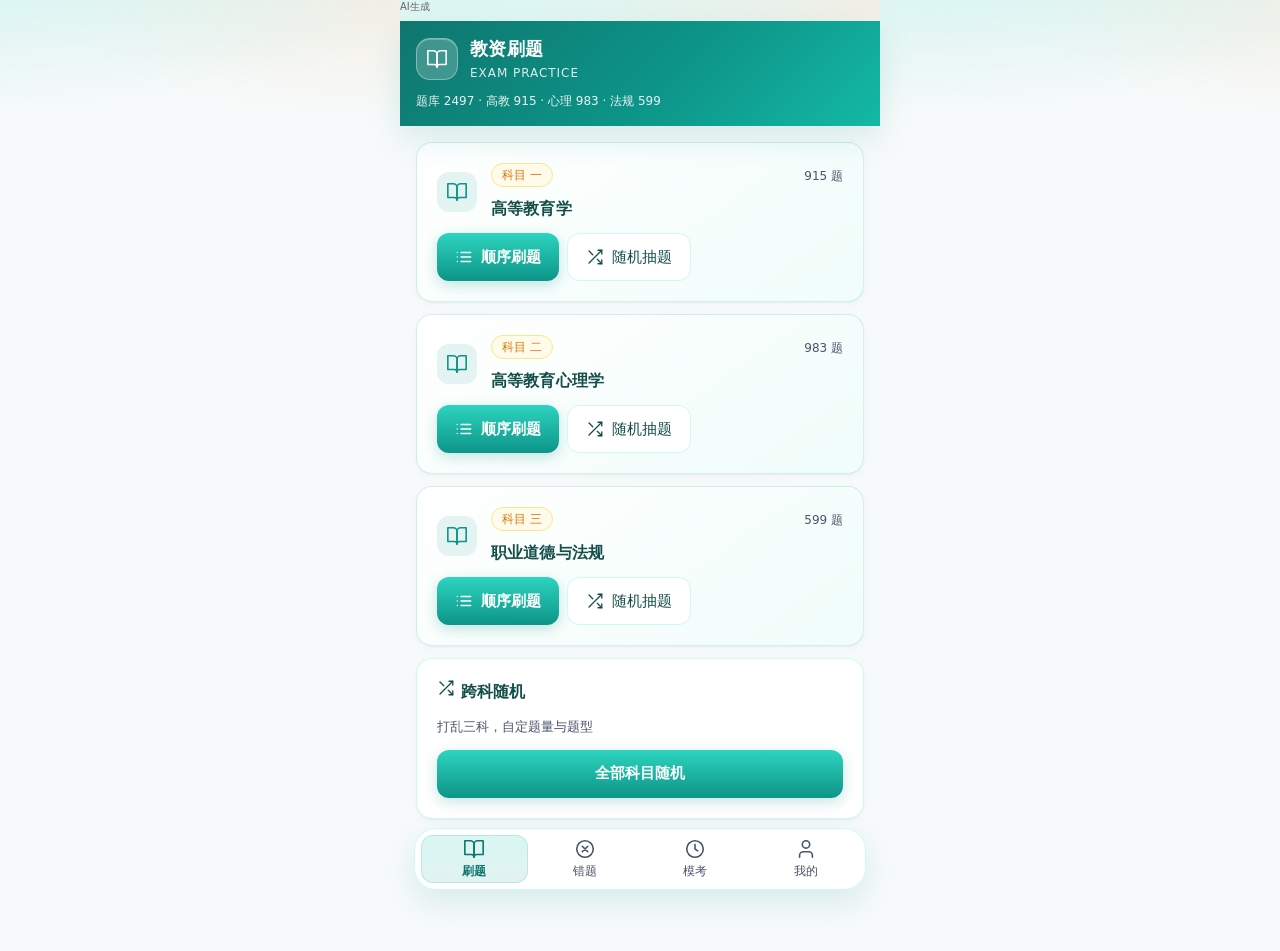
==== android/app/src/main/assets/www/index.html @ 2278c1a0 "feat: Android WebView shell, PWA install, and launcher icons" ====
<!-- AI生成 -->
<!DOCTYPE html>
<html lang="zh-CN">
<head>
<meta charset="UTF-8" />
<meta name="viewport" content="width=device-width, initial-scale=1, viewport-fit=cover" />
<meta name="theme-color" content="#0D9488" />
<meta name="mobile-web-app-capable" content="yes" />
<meta name="apple-mobile-web-app-capable" content="yes" />
<meta name="apple-mobile-web-app-status-bar-style" content="default" />
<meta name="apple-mobile-web-app-title" content="教资刷题" />
<link rel="manifest" href="manifest.json" />
<link rel="apple-touch-icon" href="assets/icons/apple-touch-icon.png" />
<link rel="icon" type="image/png" href="assets/icons/icon-192.png" />
<title>教资刷题</title>
<link rel="stylesheet" href="assets/design-tokens.css" />
<style>
  * { box-sizing: border-box; -webkit-tap-highlight-color: transparent; }
  html { max-width: 480px; margin: 0 auto; }
  body {
    margin: 0;
    font-family: var(--font-sans);
    font-size: var(--text-base);
    line-height: 1.5;
    color: var(--color-foreground);
    background:
      radial-gradient(900px 280px at 10% -40px, rgba(45, 212, 191, 0.18), transparent 55%),
      radial-gradient(700px 240px at 100% 0, rgba(217, 119, 6, 0.08), transparent 50%),
      var(--color-background);
    min-height: 100vh;
    padding-bottom: calc(88px + env(safe-area-inset-bottom, 0px));
  }
  button, input, select { font: inherit; cursor: pointer; }
  button:focus-visible, a:focus-visible, select:focus-visible, input:focus-visible {
    outline: 2px solid var(--color-ring);
    outline-offset: 2px;
  }
  @media (prefers-reduced-motion: reduce) {
    *, *::before, *::after { transition: none !important; animation: none !important; }
  }

  .icon {
    width: 22px;
    height: 22px;
    flex: 0 0 auto;
    stroke: currentColor;
    fill: none;
    stroke-width: 1.75;
    stroke-linecap: round;
    stroke-linejoin: round;
  }
  .icon-sm { width: 18px; height: 18px; }

  header.app {
    position: sticky;
    top: 0;
    z-index: 20;
    padding: calc(14px + env(safe-area-inset-top, 0px)) var(--space-page) 16px;
    background:
      linear-gradient(135deg, var(--color-primary-deep) 0%, var(--color-primary) 55%, #14B8A6 100%);
    color: var(--color-on-primary);
    box-shadow: var(--shadow-nav);
  }
  .brand {
    display: flex;
    align-items: center;
    gap: var(--space-3);
  }
  .brand-mark {
    width: 42px;
    height: 42px;
    border-radius: 14px;
    background: rgba(255,255,255,0.2);
    border: 1px solid rgba(255,255,255,0.35);
    display: grid;
    place-items: center;
    box-shadow: inset 0 1px 0 rgba(255,255,255,0.25);
  }
  .brand-mark svg { width: 22px; height: 22px; }
  .brand h1 {
    margin: 0;
    font-size: var(--text-lg);
    font-weight: 650;
    letter-spacing: 0.02em;
  }
  .brand p {
    margin: 2px 0 0;
    font-size: var(--text-xs);
    opacity: 0.85;
    letter-spacing: 0.08em;
  }
  #bankMeta {
    margin-top: 10px;
    font-size: var(--text-xs);
    opacity: 0.9;
  }

  main {
    padding: var(--space-4) var(--space-page) var(--space-8);
  }

  nav.tabbar {
    position: fixed;
    left: 50%;
    transform: translateX(-50%);
    bottom: calc(10px + env(safe-area-inset-bottom, 0px));
    width: min(452px, calc(100% - 24px));
    display: grid;
    grid-template-columns: repeat(4, 1fr);
    gap: var(--space-1);
    padding: 6px;
    background: rgba(255,255,255,0.96);
    border: 1px solid var(--color-border);
    border-radius: var(--radius-xl);
    box-shadow: var(--shadow-nav);
    backdrop-filter: blur(10px);
    z-index: 30;
  }
  nav.tabbar button {
    min-height: var(--hit-min);
    border: 0;
    border-radius: var(--radius-md);
    background: transparent;
    color: var(--color-muted-foreground);
    display: flex;
    flex-direction: column;
    align-items: center;
    justify-content: center;
    gap: 2px;
    font-size: var(--text-xs);
    transition: background 0.18s ease, color 0.18s ease;
  }
  nav.tabbar button.active {
    background: linear-gradient(180deg, rgba(45, 212, 191, 0.18), rgba(13, 148, 136, 0.12));
    color: var(--color-primary-deep);
    font-weight: 650;
    box-shadow: inset 0 0 0 1px rgba(13, 148, 136, 0.15);
  }

  .card {
    background: var(--card-bg);
    border: 1px solid var(--card-border);
    border-radius: var(--radius-card);
    box-shadow: var(--shadow-sm);
    padding: var(--space-card);
    margin-bottom: var(--space-3);
    transition: box-shadow 0.2s ease, border-color 0.2s ease;
  }
  .card.hero {
    background: linear-gradient(145deg, #ffffff 0%, var(--color-teal-50) 100%);
    border-color: rgba(13, 148, 136, 0.15);
  }
  .muted { color: var(--color-muted-foreground); font-size: var(--text-sm); }
  h2 {
    margin: 0 0 var(--space-2);
    font-size: var(--text-md);
    font-weight: 650;
    letter-spacing: 0.01em;
  }
  .stem {
    margin: var(--space-3) 0 var(--space-4);
    font-size: var(--text-lg);
    line-height: 1.7;
    font-weight: 550;
  }

  .btn {
    min-height: var(--hit-min);
    display: inline-flex;
    align-items: center;
    justify-content: center;
    gap: 8px;
    border: 0;
    border-radius: var(--radius-control);
    padding: 0 18px;
    background: var(--button-bg);
    color: var(--button-fg);
    font-size: var(--text-base);
    font-weight: 600;
    box-shadow: 0 4px 14px rgba(13, 148, 136, 0.24);
    transition: transform 0.12s ease, filter 0.15s ease;
  }
  .btn:hover { filter: brightness(1.06); cursor: pointer; }
  .btn:active { transform: scale(0.97); filter: brightness(0.96); }
  .btn.ghost {
    background: var(--color-card);
    color: var(--color-foreground);
    border: 1px solid var(--color-border);
    box-shadow: none;
    font-weight: 500;
  }
  .btn.danger {
    background: var(--color-destructive);
    box-shadow: 0 4px 14px rgba(220, 38, 38, 0.2);
  }
  .btn.block { width: 100%; }
  .row {
    display: flex;
    flex-wrap: wrap;
    gap: var(--space-2);
    margin-top: var(--space-3);
    align-items: center;
  }

  .badge {
    display: inline-flex;
    align-items: center;
    min-height: 24px;
    padding: 0 10px;
    border-radius: var(--radius-pill);
    background: var(--color-muted);
    color: var(--color-muted-foreground);
    font-size: var(--text-xs);
    margin-right: 6px;
    margin-bottom: 6px;
    white-space: nowrap;
  }
  .badge.accent {
    background: var(--color-muted);
    color: var(--color-primary);
    border: 1px solid var(--color-border);
  }
  .badge.gold {
    background: var(--color-amber-50);
    color: var(--color-accent);
    border: 1px solid #FDE68A;
  }

  .progress-track {
    height: 4px;
    border-radius: var(--radius-pill);
    background: var(--color-muted);
    overflow: hidden;
    margin-top: 10px;
  }
  .progress-fill {
    height: 100%;
    border-radius: var(--radius-pill);
    background: linear-gradient(90deg, var(--color-secondary), var(--color-primary));
    transition: width 0.25s ease;
  }
  .subject-tile {
    width: 40px;
    height: 40px;
    border-radius: var(--radius-md);
    display: grid;
    place-items: center;
    background: rgba(13, 148, 136, 0.1);
    color: var(--color-primary);
    margin-right: 4px;
  }
  .stem {
    margin: var(--space-3) 0 var(--space-4);
    font-size: var(--text-lg);
    line-height: 1.7;
    font-weight: 550;
    letter-spacing: 0.01em;
    color: var(--color-slate-900, var(--color-foreground));
  }

  .opt {
    display: flex;
    width: 100%;
    min-height: var(--hit-min);
    align-items: flex-start;
    gap: var(--space-3);
    text-align: left;
    border: 1px solid var(--option-border);
    border-left: 3px solid transparent;
    border-radius: var(--radius-control);
    background: var(--option-bg);
    padding: 12px 12px 12px 14px;
    margin-bottom: var(--space-2);
    font-size: var(--text-base);
    line-height: 1.45;
    box-shadow: var(--shadow-sm);
    transition: border-color 0.15s ease, background 0.15s ease, transform 0.1s ease;
  }
  .opt:active:not(:disabled) { transform: scale(0.985); }
  .opt .bubble {
    width: 28px;
    height: 28px;
    border-radius: 50%;
    border: 1.5px solid var(--color-border);
    display: grid;
    place-items: center;
    font-size: var(--text-xs);
    font-weight: 700;
    color: var(--color-muted-foreground);
    margin-top: 2px;
  }
  .opt .otext { flex: 1; padding-top: 3px; min-width: 0; }
  .opt.selected {
    border-color: var(--color-primary);
    border-left-color: var(--color-accent);
    background: var(--option-selected-bg);
    box-shadow: 0 4px 14px rgba(13, 148, 136, 0.1);
  }
  .opt.selected .bubble {
    background: var(--color-primary);
    border-color: var(--color-primary);
    color: var(--color-on-primary);
  }
  .opt.correct {
    border-color: var(--color-success);
    border-left-color: var(--color-success);
    background: var(--option-correct-bg);
  }
  .opt.correct .bubble {
    background: var(--color-success);
    border-color: var(--color-success);
    color: var(--color-on-primary);
  }
  .opt.wrong {
    border-color: var(--color-destructive);
    border-left-color: var(--color-destructive);
    background: var(--option-wrong-bg);
  }
  .opt.wrong .bubble {
    background: var(--color-destructive);
    border-color: var(--color-destructive);
    color: var(--color-on-primary);
  }

  .qhead {
    display: flex;
    justify-content: space-between;
    align-items: flex-start;
    gap: var(--space-2);
  }
  .qindex {
    font-size: var(--text-xs);
    color: var(--color-muted-foreground);
    font-variant-numeric: tabular-nums;
    white-space: nowrap;
    padding-top: 4px;
  }
  .stat-grid {
    display: grid;
    grid-template-columns: repeat(3, 1fr);
    gap: var(--space-2);
    margin-top: var(--space-3);
  }
  .stat {
    background: linear-gradient(180deg, #fff, var(--color-teal-50));
    border: 1px solid var(--color-border);
    border-radius: var(--radius-md);
    padding: 12px 8px;
    text-align: center;
  }
  .stat .n {
    font-size: var(--text-lg);
    font-weight: 700;
    color: var(--color-primary);
    font-variant-numeric: tabular-nums;
  }
  .stat .l {
    font-size: var(--text-xs);
    color: var(--color-muted-foreground);
    margin-top: 2px;
  }
  .acc-row {
    display: grid;
    grid-template-columns: 72px 1fr 88px;
    gap: 8px;
    align-items: center;
    margin-bottom: 8px;
  }
  .acc-label { font-size: var(--text-sm); color: var(--color-muted-foreground); }
  .acc-bar {
    height: 8px;
    border-radius: var(--radius-pill);
    background: var(--color-muted);
    overflow: hidden;
  }
  .acc-fill {
    height: 100%;
    background: linear-gradient(90deg, var(--color-secondary), var(--color-primary));
    border-radius: var(--radius-pill);
  }
  .acc-fill.soft {
    background: linear-gradient(90deg, #FBBF24, var(--color-accent));
  }
  .acc-num {
    font-size: var(--text-xs);
    text-align: right;
    font-variant-numeric: tabular-nums;
  }
  .weak-row {
    display: flex;
    justify-content: space-between;
    align-items: center;
    gap: 8px;
    padding: 10px 0;
    border-bottom: 1px solid var(--color-border);
  }
  .weak-row:last-child { border-bottom: 0; }
  .weak-name { font-size: var(--text-base); font-weight: 550; }

  .exam-bar {
    display: flex;
    align-items: center;
    justify-content: space-between;
    gap: 8px;
    margin-bottom: 12px;
  }
  .exam-clock {
    display: inline-flex;
    align-items: center;
    gap: 6px;
    min-height: 36px;
    padding: 4px 12px;
    border-radius: var(--radius-pill);
    background: #FFFBEB;
    border: 1px solid #FDE68A;
    color: var(--color-accent);
    font-weight: 700;
    font-variant-numeric: tabular-nums;
    font-size: var(--text-md);
  }
  .exam-clock.warn {
    background: var(--color-red-50);
    border-color: #FECACA;
    color: var(--color-destructive);
  }
  .exam-progress-text {
    font-size: var(--text-xs);
    color: var(--color-muted-foreground);
    font-variant-numeric: tabular-nums;
  }
  .sheet {
    margin-top: 12px;
  }
  .sheet-grid {
    display: grid;
    grid-template-columns: repeat(10, 1fr);
    gap: 6px;
  }
  .sheet-cell {
    aspect-ratio: 1;
    min-height: 28px;
    border: 1px solid var(--color-border);
    border-radius: 8px;
    background: var(--color-card);
    font-size: 11px;
    display: grid;
    place-items: center;
    color: var(--color-muted-foreground);
    padding: 0;
  }
  .sheet-cell.answered {
    background: var(--color-muted);
    border-color: var(--color-primary);
    color: var(--color-primary);
    font-weight: 650;
  }
  .sheet-cell.current {
    outline: 2px solid var(--color-ring);
    outline-offset: 1px;
  }

  .modal-backdrop {
    position: fixed;
    inset: 0;
    background: rgba(15, 23, 42, 0.4);
    display: none;
    align-items: center;
    justify-content: center;
    z-index: 50;
    padding: 24px;
  }
  .modal-backdrop.open { display: flex; }
  .modal-card {
    width: min(360px, 100%);
    background: var(--color-card);
    border-radius: var(--radius-lg);
    padding: 20px;
    box-shadow: var(--shadow-md);
    border: 1px solid var(--color-border);
  }
  .modal-card h3 {
    margin: 0 0 8px;
    font-size: var(--text-md);
  }
  .modal-card p {
    margin: 0 0 16px;
    color: var(--color-muted-foreground);
    font-size: var(--text-base);
  }
  .toast {
    position: fixed;
    left: 50%;
    bottom: 100px;
    transform: translateX(-50%);
    background: rgba(15, 23, 42, 0.92);
    color: #fff;
    padding: 10px 16px;
    border-radius: var(--radius-pill);
    font-size: var(--text-sm);
    z-index: 60;
    opacity: 0;
    pointer-events: none;
    transition: opacity 0.2s ease;
    max-width: 80vw;
  }
  .toast.show { opacity: 1; }
  .result-line {
    display: flex;
    align-items: center;
    justify-content: space-between;
    gap: var(--space-2);
    width: 100%;
    flex-wrap: wrap;
  }
  .tag-ok { color: var(--color-success); font-weight: 650; display: inline-flex; align-items: center; gap: 6px; }
  .tag-bad { color: var(--color-destructive); font-weight: 650; display: inline-flex; align-items: center; gap: 6px; }
  .hidden { display: none !important; }
  label { font-size: var(--text-base); }
  select, input[type="number"] {
    min-height: 44px;
    padding: 8px 10px;
    border: 1px solid var(--color-border);
    border-radius: var(--radius-control);
    background: var(--color-card);
    color: var(--color-foreground);
  }
  .icon-row {
    display: inline-flex;
    align-items: center;
    gap: 6px;
  }

  @media (min-width: 768px) {
    main { max-width: 480px; margin: 0 auto; }
  }
</style>
</head>
<body>
<p data-aigc-mark="1" style="margin:0 0 8px;font-size:10px;line-height:1.3;color:#6b6560;font-weight:400;">AI生成</p>

<svg xmlns="http://www.w3.org/2000/svg" style="display:none" aria-hidden="true">
  <symbol id="i-book" viewBox="0 0 24 24"><path d="M2 3h6a4 4 0 0 1 4 4v14a3 3 0 0 0-3-3H2z"/><path d="M22 3h-6a4 4 0 0 0-4 4v14a3 3 0 0 1 3-3h7z"/></symbol>
  <symbol id="i-x-circle" viewBox="0 0 24 24"><circle cx="12" cy="12" r="9"/><path d="m15 9-6 6M9 9l6 6"/></symbol>
  <symbol id="i-clock" viewBox="0 0 24 24"><circle cx="12" cy="12" r="9"/><path d="M12 7v5l3 2"/></symbol>
  <symbol id="i-user" viewBox="0 0 24 24"><path d="M19 21v-2a4 4 0 0 0-4-4H9a4 4 0 0 0-4 4v2"/><circle cx="12" cy="7" r="4"/></symbol>
  <symbol id="i-check-circle" viewBox="0 0 24 24"><circle cx="12" cy="12" r="9"/><path d="m9 12 2 2 4-4"/></symbol>
  <symbol id="i-shuffle" viewBox="0 0 24 24"><path d="M16 3h5v5"/><path d="M4 20 21 3"/><path d="M21 16v5h-5"/><path d="m15 15 6 6"/><path d="M4 4l5 5"/></symbol>
  <symbol id="i-list" viewBox="0 0 24 24"><path d="M8 6h13M8 12h13M8 18h13M3 6h.01M3 12h.01M3 18h.01"/></symbol>
  <symbol id="i-pencil" viewBox="0 0 24 24"><path d="M12 20h9"/><path d="M16.5 3.5a2.1 2.1 0 0 1 3 3L7 19l-4 1 1-4Z"/></symbol>
</svg>

<header class="app">
  <div class="brand">
    <div class="brand-mark" aria-hidden="true">
      <svg class="icon" style="stroke:#fff"><use href="#i-book"/></svg>
    </div>
    <div>
      <h1>教资刷题</h1>
      <p>EXAM PRACTICE</p>
    </div>
  </div>
  <div id="bankMeta">加载题库…</div>
</header>
<main id="main"></main>
<nav class="tabbar" id="tabbar" aria-label="主导航">
  <button type="button" data-tab="practice" class="active" aria-current="page">
    <svg class="icon" aria-hidden="true"><use href="#i-book"/></svg>刷题
  </button>
  <button type="button" data-tab="wrong">
    <svg class="icon" aria-hidden="true"><use href="#i-x-circle"/></svg>错题
  </button>
  <button type="button" data-tab="exam">
    <svg class="icon" aria-hidden="true"><use href="#i-clock"/></svg>模考
  </button>
  <button type="button" data-tab="me">
    <svg class="icon" aria-hidden="true"><use href="#i-user"/></svg>我的
  </button>
</nav>
<div class="modal-backdrop" id="modal" role="dialog" aria-modal="true" aria-labelledby="modalTitle" hidden>
  <div class="modal-card">
    <h3 id="modalTitle">确认</h3>
    <p id="modalMsg"></p>
    <div class="row" style="margin-top:0">
      <button type="button" class="btn ghost" id="modalCancel">取消</button>
      <button type="button" class="btn" id="modalOk">确定</button>
    </div>
  </div>
</div>
<div class="toast" id="toast" role="status" aria-live="polite"></div>
<div class="card install-bar hidden" id="installBar" style="position:fixed;left:50%;transform:translateX(-50%);bottom:calc(88px + env(safe-area-inset-bottom,0px));width:min(452px,calc(100% - 24px));z-index:40;display:flex;align-items:center;justify-content:space-between;gap:8px">
  <div>
    <div style="font-weight:650">安装到手机</div>
    <div class="muted">离线可刷 · 如 App 一般使用</div>
  </div>
  <button type="button" class="btn" id="installBtn">安装</button>
</div>
<script src="bank.js"></script>
<script>
(function () {
  const STATE_KEY = "jiaozhi_v1";
  const TYPE_LABEL = { single: "单选", multiple: "多选", judge: "判断" };
  const subjName = {
    edu: "高等教育学",
    psy: "高等教育心理学",
    law: "职业道德与法规",
    unknown: "其他",
  };

  let practiceSession = null;
  let examSession = null;
  let deferredPrompt = null;

  function bankReady() {
    return Array.isArray(window.BANK) && window.BANK.length > 0;
  }

  function emptyStats() {
    return {
      answered: 0,
      correct: 0,
      bySubject: {
        edu: { answered: 0, correct: 0 },
        psy: { answered: 0, correct: 0 },
        law: { answered: 0, correct: 0 },
      },
      keyPoints: {},
    };
  }

  function emptyState() {
    return {
      wrong: [],
      progress: {},
      exams: [],
      settings: { autoRemoveWrong: false },
      stats: emptyStats(),
    };
  }

  function loadState() {
    try {
      const raw = localStorage.getItem(STATE_KEY);
      if (!raw) return emptyState();
      const s = JSON.parse(raw);
      const base = emptyState();
      return {
        wrong: Array.isArray(s.wrong) ? s.wrong : [],
        progress: s.progress || {},
        exams: Array.isArray(s.exams) ? s.exams.slice(0, 20) : [],
        settings: {
          autoRemoveWrong: !!((s.settings || {}).autoRemoveWrong),
        },
        stats: {
          answered: (s.stats && s.stats.answered) || 0,
          correct: (s.stats && s.stats.correct) || 0,
          bySubject: Object.assign(base.stats.bySubject, (s.stats && s.stats.bySubject) || {}),
          keyPoints: (s.stats && s.stats.keyPoints) || {},
        },
      };
    } catch (e) {
      try {
        localStorage.removeItem(STATE_KEY);
      } catch (e2) {}
      return emptyState();
    }
  }

  function recordAttempt(state, q, ok) {
    if (!state.stats) state.stats = emptyStats();
    const st = state.stats;
    st.answered += 1;
    if (ok) st.correct += 1;
    const sub = q.subject in st.bySubject ? q.subject : "edu";
    if (!st.bySubject[sub]) st.bySubject[sub] = { answered: 0, correct: 0 };
    st.bySubject[sub].answered += 1;
    if (ok) st.bySubject[sub].correct += 1;
    const kp = (q.keyPoint || "未分类").trim() || "未分类";
    if (!st.keyPoints[kp]) st.keyPoints[kp] = { answered: 0, wrong: 0 };
    st.keyPoints[kp].answered += 1;
    if (!ok) st.keyPoints[kp].wrong += 1;
  }

  function saveSeqProgress(state, subject, idx) {
    if (subject === "all") return;
    state.progress[subject] = idx;
  }

  function saveState(state) {
    try {
      localStorage.setItem(STATE_KEY, JSON.stringify(state));
    } catch (e) {
      showToast("进度保存失败，已尝试继续");
    }
  }

  function scoreAnswer(type, userAnswer, keyAnswer) {
    const u = (userAnswer || []).slice().sort().join(",");
    const k = (keyAnswer || []).slice().sort().join(",");
    return u === k && u.length > 0;
  }

  function escapeHtml(s) {
    return String(s).replace(/[&<>"']/g, (c) =>
      ({ "&": "&amp;", "<": "&lt;", ">": "&gt;", '"': "&quot;", "'": "&#39;" }[c])
    );
  }

  function icon(name, cls) {
    return (
      '<svg class="icon ' +
      (cls || "") +
      '" aria-hidden="true"><use href="#i-' +
      name +
      '"/></svg>'
    );
  }

  function bubbleLabel(id) {
    if (id === "TRUE") return "对";
    if (id === "FALSE") return "错";
    return id;
  }

  function pickRandom(list, n) {
    const arr = list.slice();
    for (let i = arr.length - 1; i > 0; i--) {
      const j = Math.floor(Math.random() * (i + 1));
      const t = arr[i];
      arr[i] = arr[j];
      arr[j] = t;
    }
    return arr.slice(0, Math.max(0, n));
  }

  function filterBySubject(subject) {
    if (!subject || subject === "all") return window.BANK.slice();
    return window.BANK.filter((q) => q.subject === subject);
  }

  function addWrong(state, q) {
    if (state.wrong.indexOf(q.uid) < 0) state.wrong.push(q.uid);
  }

  function removeWrong(state, uid) {
    state.wrong = state.wrong.filter((x) => x !== uid);
  }

  function showToast(msg) {
    const el = document.getElementById("toast");
    if (!el) return;
    el.textContent = msg;
    el.classList.add("show");
    clearTimeout(showToast._t);
    showToast._t = setTimeout(() => el.classList.remove("show"), 1800);
  }

  function showConfirm(message, onOk) {
    const modal = document.getElementById("modal");
    const msg = document.getElementById("modalMsg");
    const ok = document.getElementById("modalOk");
    const cancel = document.getElementById("modalCancel");
    if (!modal || !ok || !cancel) {
      // last-resort: never block submit on missing dialog
      onOk();
      return;
    }
    msg.textContent = message;
    modal.hidden = false;
    modal.classList.add("open");
    function close() {
      modal.classList.remove("open");
      modal.hidden = true;
      ok.removeEventListener("click", onYes);
      cancel.removeEventListener("click", onNo);
    }
    function onYes() {
      close();
      onOk();
    }
    function onNo() {
      close();
    }
    ok.addEventListener("click", onYes);
    cancel.addEventListener("click", onNo);
  }

  function showTab(name) {
    document.querySelectorAll("#tabbar button").forEach((b) => {
      const on = b.dataset.tab === name;
      b.classList.toggle("active", on);
      if (on) b.setAttribute("aria-current", "page");
      else b.removeAttribute("aria-current");
    });
    render(name);
  }

  function render(tab) {
    const main = document.getElementById("main");
    const meta = document.getElementById("bankMeta");
    if (!bankReady()) {
      meta.textContent = "题库未就绪";
      main.innerHTML =
        '<div class="card"><h2>题库未就绪</h2><p class="muted">请先生成 bank.js 再使用刷题功能。</p></div>';
      return;
    }
    meta.textContent =
      "题库 " +
      window.BANK.length +
      " · 高教 " +
      filterBySubject("edu").length +
      " · 心理 " +
      filterBySubject("psy").length +
      " · 法规 " +
      filterBySubject("law").length;
    if (tab === "practice") renderPractice(main);
    else if (tab === "wrong") renderWrong(main);
    else if (tab === "exam") renderExam(main);
    else renderMe(main);
  }

  function startSession(list, subject, modeLabel) {
    if (!list.length) {
      showToast("该科暂无题");
      return;
    }
    practiceSession = {
      list: list.slice(),
      idx: 0,
      subject: subject,
      modeLabel: modeLabel,
      selected: [],
      locked: false,
    };
    JZ.showTab("practice");
  }

  function startSeq(subject) {
    const list = filterBySubject(subject);
    const saved = (JZ.loadState().progress || {})[subject];
    const session = {
      list: list,
      idx: 0,
      subject: subject,
      modeLabel: "顺序",
      selected: [],
      locked: false,
    };
    if (saved && saved > 0 && saved < list.length) {
      session.idx = saved;
    }
    practiceSession = session;
    JZ.showTab("practice");
  }

  function startRand(subject) {
    const main = document.getElementById("main");
    const base = filterBySubject(subject);
    main.innerHTML =
      '<div class="card"><h2>' +
      icon("shuffle") +
      " 随机抽题</h2>" +
      '<p class="muted">科目：' +
      (subject === "all" ? "全部" : subjName[subject] || subject) +
      " · 池内 " +
      base.length +
      " 题</p>" +
      '<div class="row"><label for="randN">题量</label> <select id="randN"><option>10</option><option selected>20</option><option>50</option><option value="custom">自定义</option></select> ' +
      '<input id="randCustom" class="hidden" type="number" min="1" placeholder="N" aria-label="自定义题量" style="width:88px" /></div>' +
      '<div class="row"><label><input type="checkbox" data-type="single" checked /> 单选</label>' +
      '<label><input type="checkbox" data-type="multiple" checked /> 多选</label>' +
      '<label><input type="checkbox" data-type="judge" checked /> 判断</label></div>' +
      '<div class="row"><button type="button" class="btn" id="randGo">开始</button>' +
      '<button type="button" class="btn ghost" id="randBack">返回</button></div></div>';
    const nSel = document.getElementById("randN");
    const nCustom = document.getElementById("randCustom");
    nSel.addEventListener("change", () =>
      nCustom.classList.toggle("hidden", nSel.value !== "custom")
    );
    document.getElementById("randBack").addEventListener("click", () => {
      practiceSession = null;
      JZ.showTab("practice");
    });
    document.getElementById("randGo").addEventListener("click", () => {
      const types = Array.from(
        main.querySelectorAll("input[data-type]:checked")
      ).map((x) => x.dataset.type);
      let n =
        nSel.value === "custom"
          ? parseInt(nCustom.value || "0", 10)
          : parseInt(nSel.value, 10);
      const pool = base.filter((q) => types.indexOf(q.type) >= 0);
      if (!n || n < 1) n = Math.min(20, pool.length);
      startSession(pickRandom(pool, n), subject, "随机");
    });
  }

  function renderPractice(main) {
    const state = JZ.loadState();
    if (!practiceSession) {
      const cards = ["edu", "psy", "law"]
        .map((s, i) => {
          const n = filterBySubject(s).length;
          const tag = ["一", "二", "三"][i];
          return (
            '<div class="card hero"><div class="qhead"><div style="display:flex;align-items:center;gap:10px"><div class="subject-tile">' +
            icon("book") +
            '</div><div><span class="badge gold">科目 ' +
            tag +
            '</span><h2 style="margin:4px 0 0">' +
            subjName[s] +
            '</h2></div></div><div class="qindex">' +
            n +
            ' 题</div></div><div class="row">' +
            '<button type="button" class="btn" data-go="seq" data-subject="' +
            s +
            '">' +
            icon("list", "icon-sm") +
            "顺序刷题</button>" +
            '<button type="button" class="btn ghost" data-go="rand" data-subject="' +
            s +
            '">' +
            icon("shuffle", "icon-sm") +
            "随机抽题</button></div></div>"
          );
        })
        .join("");
      main.innerHTML =
        cards +
        '<div class="card"><h2>' +
        icon("shuffle", "icon-sm") +
        ' 跨科随机</h2><p class="muted">打乱三科，自定题量与题型</p><div class="row">' +
        '<button type="button" class="btn block" data-go="rand" data-subject="all">全部科目随机</button>' +
        "</div></div>";
      main.querySelectorAll("[data-go]").forEach((b) => {
        b.addEventListener("click", () => {
          if (b.dataset.go === "seq") startSeq(b.dataset.subject);
          else startRand(b.dataset.subject);
        });
      });
      return;
    }
    drawQuestion(main, state);
  }

  function renderOptions(container, q, options) {
    container.innerHTML = options
      .map(
        (o) =>
          '<button type="button" class="opt" data-id="' +
          o.id +
          '"><span class="bubble">' +
          bubbleLabel(o.id) +
          '</span><span class="otext">' +
          escapeHtml(o.value) +
          "</span></button>"
      )
      .join("");
    container.querySelectorAll(".opt").forEach((btn) => {
      btn.addEventListener("click", () => onPick(btn, q));
    });
  }

  function onPick(btn, q) {
    if (!practiceSession || practiceSession.locked) return;
    const id = btn.dataset.id;
    if (q.type === "multiple") {
      btn.classList.toggle("selected");
    } else {
      document
        .querySelectorAll("#opts .opt")
        .forEach((b) => b.classList.remove("selected"));
      btn.classList.add("selected");
      practiceSession.selected = [id];
      lockAnswer(document.getElementById("main"), JZ.loadState(), false);
    }
  }

  function currentSelected() {
    return Array.from(document.querySelectorAll("#opts .opt.selected")).map(
      (b) => b.dataset.id
    );
  }

  function lockAnswer(main, state, isMultiple) {
    const s = practiceSession;
    if (!s || s.locked) return;
    const q = s.list[s.idx];
    const selected = isMultiple ? currentSelected() : s.selected;
    if (!selected.length) return;
    s.selected = selected;
    s.locked = true;
    const ok = JZ.scoreAnswer(q.type, selected, q.answer);
    document.querySelectorAll("#opts .opt").forEach((b) => {
      const id = b.dataset.id;
      const should = q.answer.indexOf(id) >= 0;
      if (should) b.classList.add("correct");
      else if (b.classList.contains("selected")) b.classList.add("wrong");
      b.disabled = true;
    });
    if (!ok) addWrong(state, q);
    else if (state.settings.autoRemoveWrong) removeWrong(state, q.uid);
    recordAttempt(state, q, ok);
    if (s.modeLabel === "顺序" || s.modeLabel === "顺序刷题") {
      saveSeqProgress(state, s.subject, s.idx + 1);
    }
    JZ.saveState(state);
    const actions = document.getElementById("actions");
    actions.innerHTML =
      '<div class="result-line"><span class="' +
      (ok ? "tag-ok" : "tag-bad") +
      '">' +
      icon(ok ? "check-circle" : "x-circle", "icon-sm") +
      (ok ? "答对" : "答错 · 正确 " + q.answer.join("")) +
      '</span><button type="button" class="btn" id="nextBtn">下一题</button></div>';
    document.getElementById("nextBtn").addEventListener("click", () => {
      s.idx += 1;
      s.selected = [];
      s.locked = false;
      JZ.showTab("practice");
    });
  }

  function drawQuestion(main, state) {
    const s = practiceSession;
    const q = s.list[s.idx];
    if (!q) {
      practiceSession = null;
      renderPractice(main);
      return;
    }
    const typeLabel = TYPE_LABEL[q.type] || q.type;
    main.innerHTML =
      '<div class="card">' +
      '<div class="qhead"><div><span class="badge accent">' +
      typeLabel +
      '</span><span class="badge">' +
      s.modeLabel +
      '</span><span class="badge">' +
      (subjName[q.subject] || q.subject) +
      '</span></div><div class="qindex">' +
      (s.idx + 1) +
      "/" +
      s.list.length +
      '</div></div>' +
      '<div class="progress-track" aria-hidden="true"><div class="progress-fill" style="width:' +
      Math.round(((s.idx + 1) / s.list.length) * 100) +
      '%"></div></div>' +
      '<div class="stem">' +
      escapeHtml(q.stem) +
      '</div><div id="opts"></div>' +
      '<div class="row" id="actions">' +
      '<button type="button" class="btn ghost" id="quitBtn">退出</button></div></div>';
    const opts = document.getElementById("opts");
    if (q.type === "judge") {
      renderOptions(opts, q, [
        { id: "TRUE", value: "正确" },
        { id: "FALSE", value: "错误" },
      ]);
    } else {
      renderOptions(opts, q, q.options);
    }
    const actions = document.getElementById("actions");
    document.getElementById("quitBtn").addEventListener("click", () => {
      practiceSession = null;
      JZ.showTab("practice");
    });
    if (q.type === "multiple") {
      const submit = document.createElement("button");
      submit.type = "button";
      submit.className = "btn";
      submit.id = "submitBtn";
      submit.textContent = "提交";
      actions.appendChild(submit);
      submit.addEventListener("click", () => lockAnswer(main, state, true));
    }
  }

  function renderWrong(main) {
    const state = JZ.loadState();
    const all = state.wrong
      .map((uid) => window.BANK.find((q) => q.uid === uid))
      .filter(Boolean);
    const missing = state.wrong.length - all.length;
    if (missing > 0) {
      state.wrong = all.map((q) => q.uid);
      JZ.saveState(state);
    }
    let filter = "all";
    function draw() {
      const list =
        filter === "all" ? all : all.filter((q) => q.subject === filter);
      const emptyArt =
        !all.length
          ? '<div class="card" style="text-align:center"><img src="assets/empty-state.png" alt="" width="160" height="160" style="width:160px;height:160px;object-fit:contain;border-radius:12px" /><p class="muted">暂无错题，继续保持</p></div>'
          : "";
      main.innerHTML =
        emptyArt +
        '<div class="card"><h2>' +
        icon("x-circle", "icon-sm") +
        ' 错题本</h2><p class="muted">' +
        all.length +
        " 题" +
        (missing ? "（已清理 " + missing + " 条失效）" : "") +
        '</p><div class="row">' +
        '<button type="button" class="btn ghost" data-f="all">全部</button>' +
        '<button type="button" class="btn ghost" data-f="edu">高教</button>' +
        '<button type="button" class="btn ghost" data-f="psy">心理</button>' +
        '<button type="button" class="btn ghost" data-f="law">道德法规</button>' +
        '<button type="button" class="btn" id="reWrong">重刷 ' +
        list.length +
        " 题</button></div></div>" +
        list
          .map(
            (q, i) =>
              '<div class="card"><div class="qhead"><div><span class="badge accent">' +
              (TYPE_LABEL[q.type] || "") +
              '</span><span class="badge">' +
              (subjName[q.subject] || q.subject) +
              '</span></div></div><div class="stem">' +
              escapeHtml(q.stem) +
              '</div><div class="row"><button type="button" class="btn ghost" data-off="' +
              i +
              '">移出</button></div></div>'
          )
          .join("");
      main.querySelectorAll("[data-f]").forEach((b) =>
        b.addEventListener("click", () => {
          filter = b.dataset.f;
          draw();
        })
      );
      main.querySelectorAll("[data-off]").forEach((b) =>
        b.addEventListener("click", () => {
          const q = list[parseInt(b.dataset.off, 10)];
          removeWrong(state, q.uid);
          JZ.saveState(state);
          renderWrong(main);
        })
      );
      const re = document.getElementById("reWrong");
      if (re)
        re.addEventListener("click", () => {
          if (!list.length) return;
          startSession(list.slice(), filter, "错题重刷");
        });
    }
    draw();
  }

  function assemblePaper(bank, opts) {
    const types =
      opts.types && opts.types.length
        ? opts.types
        : ["single", "multiple", "judge"];
    const pool = bank.filter(
      (q) =>
        types.indexOf(q.type) >= 0 &&
        (!opts.subject || opts.subject === "all" || q.subject === opts.subject)
    );
    if (opts.mode === "randomN") {
      return pickRandom(pool, opts.n || 20);
    }
    const quota = { single: 40, multiple: 20, judge: 20 };
    const picked = [];
    const used = new Set();
    const lack = [];
    ["single", "multiple", "judge"].forEach((t) => {
      if (types.indexOf(t) < 0) return;
      const seg = pickRandom(
        pool.filter((q) => q.type === t && !used.has(q.uid)),
        quota[t]
      );
      seg.forEach((q) => {
        used.add(q.uid);
        picked.push(q);
      });
      if (seg.length < quota[t]) lack.push(t + "不足" + quota[t]);
    });
    const totalWant = 80;
    if (picked.length < totalWant) {
      const rest = pickRandom(
        pool.filter((q) => !used.has(q.uid)),
        totalWant - picked.length
      );
      rest.forEach((q) => {
        used.add(q.uid);
        picked.push(q);
      });
    }
    picked.lackHint = lack.length ? lack.join("；") : "";
    return picked;
  }

  function renderExam(main) {
    const state = JZ.loadState();
    if (!examSession) {
      main.innerHTML =
        '<div class="card"><h2>' +
        icon("clock", "icon-sm") +
        ' 模拟考试</h2>' +
        '<p class="muted">默认 40 单选 + 20 多选 + 20 判断；多选全对才算对；交卷后显示答案。</p>' +
        '<div class="row"><label for="exMode">模式</label> <select id="exMode"><option value="classic">标准 80 题</option><option value="randomN">随机 N 题</option></select></div>' +
        '<div class="row"><label for="exN">N</label> <input id="exN" type="number" value="20" min="1" style="width:88px" disabled />' +
        '<label for="exMin">限时（分）</label> <select id="exMin"><option>30</option><option>60</option><option>90</option><option selected>100</option><option>120</option><option value="0">不限时</option></select></div>' +
        '<div class="row"><label><input type="checkbox" data-type="single" checked /> 单</label>' +
        '<label><input type="checkbox" data-type="multiple" checked /> 多</label>' +
        '<label><input type="checkbox" data-type="judge" checked /> 判</label></div>' +
        '<div class="row"><button type="button" class="btn" id="exGo">开始考试</button></div></div>' +
        '<div class="card"><h2>最近成绩</h2>' +
        (state.exams.length
          ? state.exams
              .map(
                (e) =>
                  '<p class="muted">' +
                  escapeHtml(e.at) +
                  " · " +
                  e.right +
                  "/" +
                  e.total +
                  " · " +
                  escapeHtml(e.modeLabel) +
                  "</p>"
              )
              .join("")
          : '<p class="muted">暂无记录</p>') +
        "</div>";
      const mode = document.getElementById("exMode");
      const nInput = document.getElementById("exN");
      mode.addEventListener("change", () => {
        nInput.disabled = mode.value !== "randomN";
      });
      document.getElementById("exGo").addEventListener("click", () => {
        const types = Array.from(
          main.querySelectorAll("input[data-type]:checked")
        ).map((x) => x.dataset.type);
        const opts = {
          mode: mode.value,
          n: parseInt(nInput.value || "20", 10),
          types: types,
          subject: "all",
        };
        const list = assemblePaper(window.BANK, opts);
        if (!list.length) {
          showToast("题量不足，无法组卷");
          return;
        }
        const minutes = parseInt(document.getElementById("exMin").value, 10);
        examSession = {
          list: list,
          idx: 0,
          answers: {},
          deadline: minutes > 0 ? Date.now() + minutes * 60000 : null,
          modeLabel: opts.mode === "classic" ? "标准卷" : "随机" + opts.n,
          lackHint: list.lackHint || "",
          submitted: false,
          timer: null,
        };
        if (examSession.lackHint)
          showToast("题型不足已补齐：" + examSession.lackHint);
        drawExam(main);
      });
      return;
    }
    drawExam(main);
  }

  function fmtClock(sec) {
    const m = Math.floor(sec / 60);
    const s = sec % 60;
    return m + ":" + String(s).padStart(2, "0");
  }

  function answeredCount(session) {
    let n = 0;
    session.list.forEach((q) => {
      const a = session.answers[q.uid];
      if (a && a.length) n += 1;
    });
    return n;
  }

  function renderAnswerSheet(s, main) {
    const sheet = document.getElementById("exSheet");
    if (!sheet) return;
    sheet.innerHTML = s.list
      .map((q, i) => {
        const a = s.answers[q.uid];
        const cls =
          "sheet-cell" +
          (a && a.length ? " answered" : "") +
          (i === s.idx ? " current" : "");
        return (
          '<button type="button" class="' +
          cls +
          '" data-i="' +
          i +
          '" aria-label="第 ' +
          (i + 1) +
          ' 题">' +
          (i + 1) +
          "</button>"
        );
      })
      .join("");
    sheet.querySelectorAll("[data-i]").forEach((btn) => {
      btn.addEventListener("click", () => {
        s.idx = parseInt(btn.dataset.i, 10);
        drawExam(document.getElementById("main"));
      });
    });
  }

  function drawExam(main) {
    const s = examSession;
    if (!s || s.submitted) return drawExamResult(main);
    const q = s.list[s.idx];
    const left = s.deadline
      ? Math.max(0, Math.floor((s.deadline - Date.now()) / 1000))
      : null;
    const done = answeredCount(s);
    main.innerHTML =
      '<div class="card">' +
      '<div class="exam-bar"><div class="exam-clock' +
      (left != null && left < 300 ? " warn" : "") +
      '" id="exClock">' +
      icon("clock", "icon-sm") +
      (left == null ? "不限时" : fmtClock(left)) +
      '</div><div class="exam-progress-text">' +
      done +
      "/" +
      s.list.length +
      " 已答 · 第 " +
      (s.idx + 1) +
      " 题</div></div>" +
      '<div><span class="badge accent">' +
      (TYPE_LABEL[q.type] || "") +
      '</span><span class="badge">' +
      s.modeLabel +
      "</span></div>" +
      '<div class="progress-track"><div class="progress-fill" style="width:' +
      Math.round((done / s.list.length) * 100) +
      '%"></div></div>' +
      '<div class="stem">' +
      escapeHtml(q.stem) +
      '</div><div id="opts"></div><div class="row">' +
      '<button type="button" class="btn ghost" id="exPrev">上一题</button>' +
      '<button type="button" class="btn ghost" id="exNext">下一题</button>' +
      '<button type="button" class="btn" id="exSubmit">交卷</button></div>' +
      '<div class="sheet"><h2>答题卡</h2><div class="sheet-grid" id="exSheet"></div></div>' +
      "</div>";
    renderAnswerSheet(s, main);
    const opts = document.getElementById("opts");
    const choices =
      q.type === "judge"
        ? [
            { id: "TRUE", value: "正确" },
            { id: "FALSE", value: "错误" },
          ]
        : q.options;
    const saved = s.answers[q.uid] || [];
    opts.innerHTML = choices
      .map((o) => {
        const sel = saved.indexOf(o.id) >= 0 ? " selected" : "";
        return (
          '<button type="button" class="opt' +
          sel +
          '" data-id="' +
          o.id +
          '"><span class="bubble">' +
          bubbleLabel(o.id) +
          '</span><span class="otext">' +
          escapeHtml(o.value) +
          "</span></button>"
        );
      })
      .join("");
    opts.querySelectorAll(".opt").forEach((btn) => {
      btn.addEventListener("click", () => {
        const id = btn.dataset.id;
        let cur = (s.answers[q.uid] || []).slice();
        if (q.type === "multiple") {
          const i = cur.indexOf(id);
          if (i >= 0) cur.splice(i, 1);
          else cur.push(id);
          btn.classList.toggle("selected");
        } else {
          cur = [id];
          opts.querySelectorAll(".opt").forEach((b) =>
            b.classList.remove("selected")
          );
          btn.classList.add("selected");
        }
        s.answers[q.uid] = cur;
        renderAnswerSheet(s, main);
        const pt = document.querySelector(".exam-progress-text");
        if (pt) {
          pt.textContent =
            answeredCount(s) +
            "/" +
            s.list.length +
            " 已答 · 第 " +
            (s.idx + 1) +
            " 题";
        }
        const fill = document.querySelector(".progress-fill");
        if (fill) {
          fill.style.width =
            Math.round((answeredCount(s) / s.list.length) * 100) + "%";
        }
      });
    });
    document.getElementById("exPrev").addEventListener("click", () => {
      if (s.idx > 0) s.idx -= 1;
      drawExam(main);
    });
    document.getElementById("exNext").addEventListener("click", () => {
      if (s.idx < s.list.length - 1) s.idx += 1;
      drawExam(main);
    });
    document.getElementById("exSubmit").addEventListener("click", () => {
      const remain = s.list.length - answeredCount(s);
      const msg =
        remain > 0
          ? "还有 " + remain + " 题未作答，确认交卷？"
          : "确认交卷？交卷后不可修改答案。";
      showConfirm(msg, () => submitExam(main, false));
    });
    if (s.deadline) {
      if (s.timer) clearInterval(s.timer);
      s.timer = setInterval(() => {
        if (!examSession || examSession.submitted) return;
        if (Date.now() >= s.deadline) {
          clearInterval(s.timer);
          submitExam(document.getElementById("main"), true);
        } else {
          const el = document.getElementById("exClock");
          if (el) {
            const sec = Math.max(
              0,
              Math.floor((s.deadline - Date.now()) / 1000)
            );
            el.innerHTML =
              '<svg class="icon icon-sm" aria-hidden="true"><use href="#i-clock"/></svg>' +
              fmtClock(sec);
            el.classList.toggle("warn", sec < 300);
          }
        }
      }, 1000);
    }
  }

  function submitExam(main, auto) {
    const s = examSession;
    if (!s || s.submitted) return;
    s.submitted = true;
    if (s.timer) clearInterval(s.timer);
    let right = 0;
    const state = JZ.loadState();
    s.list.forEach((q) => {
      const ok = JZ.scoreAnswer(q.type, s.answers[q.uid] || [], q.answer);
      if (ok) right += 1;
      recordAttempt(state, q, ok);
      if (!ok) addWrong(state, q);
    });
    state.exams.unshift({
      at: new Date().toISOString().slice(0, 16).replace("T", " "),
      right: right,
      total: s.list.length,
      modeLabel: s.modeLabel + (auto ? "（自动交卷）" : ""),
    });
    state.exams = state.exams.slice(0, 20);
    JZ.saveState(state);
    drawExamResult(main, right, auto);
  }

  function drawExamResult(main, rightArg, auto) {
    const s = examSession;
    if (!s) return renderExam(main);
    let right = rightArg;
    if (right == null) {
      right = s.list.reduce(
        (n, q) =>
          n + (JZ.scoreAnswer(q.type, s.answers[q.uid] || [], q.answer) ? 1 : 0),
        0
      );
    }
    main.innerHTML =
      '<div class="card"><h2>' +
      icon("check-circle", "icon-sm") +
      " 考试结果" +
      (auto ? "（到时自动交卷）" : "") +
      '</h2><p class="stem">' +
      right +
      " / " +
      s.list.length +
      '</p><div class="row"><button type="button" class="btn" id="exDone">返回</button>' +
      '<button type="button" class="btn ghost" id="exToWrong">错题入本</button></div></div>' +
      s.list
        .map((q) => {
          const ok = JZ.scoreAnswer(q.type, s.answers[q.uid] || [], q.answer);
          const you = (s.answers[q.uid] || []).join("") || "—";
          return (
            '<div class="card"><div class="qhead"><div><span class="badge accent">' +
            (TYPE_LABEL[q.type] || "") +
            '</span></div><div class="qindex ' +
            (ok ? "tag-ok" : "tag-bad") +
            '">' +
            (ok ? "对" : "错") +
            '</div></div><div class="stem">' +
            escapeHtml(q.stem) +
            '</div><p class="muted">你的答案 ' +
            escapeHtml(you) +
            " · 正确 " +
            escapeHtml(q.answer.join("")) +
            "</p></div>"
          );
        })
        .join("");
    document.getElementById("exDone").addEventListener("click", () => {
      examSession = null;
      renderExam(main);
    });
    document.getElementById("exToWrong").addEventListener("click", () => {
      const state = JZ.loadState();
      s.list.forEach((q) => {
        if (!JZ.scoreAnswer(q.type, s.answers[q.uid] || [], q.answer))
          addWrong(state, q);
      });
      JZ.saveState(state);
      showToast("错题已入本");
    });
  }

  function pct(n, d) {
    if (!d) return "—";
    return Math.round((n / d) * 100) + "%";
  }

  function weakKeyPoints(stats, limit) {
    const list = Object.keys(stats.keyPoints || {}).map((k) => ({
      name: k,
      wrong: stats.keyPoints[k].wrong || 0,
      answered: stats.keyPoints[k].answered || 0,
    }));
    return list
      .filter((x) => x.wrong > 0)
      .sort((a, b) => b.wrong - a.wrong || b.answered - a.answered)
      .slice(0, limit || 8);
  }

  function renderMe(main) {
    const state = JZ.loadState();
    const total = window.BANK.length;
    const st = state.stats || emptyStats();
    const weak = weakKeyPoints(st, 8);
    const subRows = ["edu", "psy", "law"]
      .map((s) => {
        const row = st.bySubject[s] || { answered: 0, correct: 0 };
        const p = row.answered ? Math.round((row.correct / row.answered) * 100) : 0;
        return (
          '<div class="acc-row"><div class="acc-label">' +
          subjName[s] +
          '</div><div class="acc-bar"><div class="acc-fill" style="width:' +
          p +
          '%"></div></div><div class="acc-num">' +
          pct(row.correct, row.answered) +
          '<span class="muted"> ' +
          row.correct +
          "/" +
          row.answered +
          "</span></div></div>"
        );
      })
      .join("");
    const progRows = ["edu", "psy", "law"]
      .map((s) => {
        const bankN = filterBySubject(s).length;
        const done = (state.progress || {})[s] || 0;
        const p = bankN ? Math.min(100, Math.round((done / bankN) * 100)) : 0;
        return (
          '<div class="acc-row"><div class="acc-label">' +
          subjName[s] +
          '</div><div class="acc-bar"><div class="acc-fill soft" style="width:' +
          p +
          '%"></div></div><div class="acc-num">' +
          done +
          "/" +
          bankN +
          "</div></div>"
        );
      })
      .join("");
    main.innerHTML =
      '<div class="card"><h2>' +
      icon("user", "icon-sm") +
      ' 学习数据</h2>' +
      '<div class="stat-grid"><div class="stat"><div class="n">' +
      st.answered +
      '</div><div class="l">已作答</div></div><div class="stat"><div class="n">' +
      pct(st.correct, st.answered) +
      '</div><div class="l">总正确率</div></div><div class="stat"><div class="n">' +
      state.wrong.length +
      '</div><div class="l">错题</div></div></div>' +
      '<h2 style="margin-top:16px">分科正确率</h2>' +
      subRows +
      '<h2 style="margin-top:16px">顺序进度</h2>' +
      progRows +
      "</div>" +
      '<div class="card"><h2>' +
      icon("pencil", "icon-sm") +
      ' 薄弱知识点</h2>' +
      (weak.length
        ? weak
            .map(
              (w) =>
                '<div class="weak-row"><div><div class="weak-name">' +
                escapeHtml(w.name) +
                '</div><div class="muted">错 ' +
                w.wrong +
                " / 做 " +
                w.answered +
                '</div></div><span class="badge gold">优先复习</span></div>'
            )
            .join("")
        : '<p class="muted">暂无错题知识点，多刷几题就会出现。</p>') +
      "</div>" +
      '<div class="card"><h2>题库与设置</h2>' +
      '<div class="stat-grid"><div class="stat"><div class="n">' +
      total +
      '</div><div class="l">题库</div></div><div class="stat"><div class="n">' +
      state.exams.length +
      '</div><div class="l">模考</div></div><div class="stat"><div class="n">' +
      state.wrong.length +
      '</div><div class="l">错题本</div></div></div>' +
      '<p class="muted" style="margin-top:12px">多选计分：全对才算对（固定）</p>' +
      '<label><input type="checkbox" id="autoOff" ' +
      (state.settings.autoRemoveWrong ? "checked" : "") +
      " /> 错题做对后自动移出</label>" +
      '<div class="row"><button type="button" class="btn ghost" id="installFromMe">安装到手机桌面</button>' +
      '<button type="button" class="btn danger" id="clearAll">清空进度与数据</button></div></div>';
    document.getElementById("installFromMe").addEventListener("click", () => {
      promptInstall();
    });
    document.getElementById("autoOff").addEventListener("change", (e) => {
      state.settings.autoRemoveWrong = e.target.checked;
      JZ.saveState(state);
    });
    document.getElementById("clearAll").addEventListener("click", () => {
      showConfirm("确认清空错题、进度与学习数据？", () => {
        const s = emptyState();
        s.settings = state.settings;
        JZ.saveState(s);
        renderMe(main);
        showToast("已清空");
      });
    });
  }

  document.getElementById("installBtn").addEventListener("click", () => {
    if (window.JZ && JZ.promptInstall) JZ.promptInstall();
  });

  document.getElementById("tabbar").addEventListener("click", (e) => {
    const btn = e.target.closest("button[data-tab]");
    if (btn) showTab(btn.dataset.tab);
  });

  window.JZ = {
    scoreAnswer: scoreAnswer,
    loadState: loadState,
    saveState: saveState,
    showTab: showTab,
    bankReady: bankReady,
    TYPE_LABEL: TYPE_LABEL,
    assemblePaper: assemblePaper,
    pickRandom: pickRandom,
    promptInstall: promptInstall,
    canInstall: function () {
      return !!deferredPrompt;
    },
  };
  window.addEventListener("beforeinstallprompt", (e) => {
    e.preventDefault();
    deferredPrompt = e;
    const bar = document.getElementById("installBar");
    if (bar) bar.classList.remove("hidden");
  });
  window.addEventListener("appinstalled", () => {
    deferredPrompt = null;
    const bar = document.getElementById("installBar");
    if (bar) bar.classList.add("hidden");
    showToast("已安装到桌面");
  });

  function promptInstall() {
    if (!deferredPrompt) {
      showToast("请用浏览器菜单「添加到主屏幕」");
      return;
    }
    deferredPrompt.prompt();
    deferredPrompt.userChoice.then(() => {
      deferredPrompt = null;
    });
  }

  if ("serviceWorker" in navigator) {
    window.addEventListener("load", () => {
      navigator.serviceWorker.register("sw.js").catch(() => {});
    });
  }

  showTab("practice");
})();
</script>
</body>
</html>
---- android/app/src/main/assets/www/assets/design-tokens.css ----
/* Design Tokens — 教资刷题 v2 (LMS teal / education)
   Based on ui-ux-pro-max LMS palette + Chinese Simplified type */

:root {
  /* PRIMITIVE */
  --color-teal-700: #0F766E;
  --color-teal-600: #0D9488;
  --color-teal-400: #2DD4BF;
  --color-teal-50: #F0FDFA;
  --color-teal-100: #E8F1F4;
  --color-teal-border: #CCFBF1;
  --color-amber-500: #D97706;
  --color-amber-50: #FFFBEB;
  --color-teal-ink: #134E4A;
  --color-slate-900: #0F172A;
  --color-slate-600: #475569;
  --color-slate-500: #64748B;
  --color-white: #FFFFFF;
  --color-red-600: #DC2626;
  --color-red-50: #FEECEC;
  --color-emerald-600: #059669;
  --color-emerald-50: #E8F8F0;

  --space-1: 4px;
  --space-2: 8px;
  --space-3: 12px;
  --space-4: 16px;
  --space-5: 20px;
  --space-6: 24px;
  --space-8: 32px;

  --radius-sm: 8px;
  --radius-md: 12px;
  --radius-lg: 16px;
  --radius-xl: 22px;
  --radius-pill: 999px;

  --font-sans: "Noto Sans SC", "PingFang SC", "Microsoft YaHei", system-ui, sans-serif;

  --text-xs: 12px;
  --text-sm: 13px;
  --text-base: 15px;
  --text-md: 16px;
  --text-lg: 18px;
  --text-xl: 22px;

  --shadow-sm: 0 1px 2px rgba(15, 23, 42, 0.04), 0 2px 8px rgba(13, 148, 136, 0.04);
  --shadow-md: 0 8px 24px rgba(15, 23, 42, 0.08);
  --shadow-nav: 0 12px 32px rgba(13, 148, 136, 0.14);

  /* SEMANTIC */
  --color-primary: var(--color-teal-600);
  --color-primary-deep: var(--color-teal-700);
  --color-on-primary: var(--color-white);
  --color-secondary: var(--color-teal-400);
  --color-accent: var(--color-amber-500);
  --color-background: #F7FAFA;
  --color-foreground: var(--color-teal-ink);
  --color-card: var(--color-white);
  --color-muted: var(--color-teal-100);
  --color-muted-foreground: var(--color-slate-600);
  --color-border: var(--color-teal-border);
  --color-destructive: var(--color-red-600);
  --color-success: var(--color-emerald-600);
  --color-ring: var(--color-teal-600);

  --space-page: var(--space-4);
  --space-card: var(--space-5);
  --radius-card: var(--radius-lg);
  --radius-control: var(--radius-md);
  --hit-min: 48px;

  /* COMPONENT */
  --button-bg: linear-gradient(180deg, var(--color-teal-400), var(--color-teal-600));
  --button-fg: var(--color-on-primary);
  --card-bg: var(--color-card);
  --card-border: var(--color-border);
  --option-bg: var(--color-card);
  --option-border: var(--color-border);
  --option-selected-bg: #E6FFFB;
  --option-correct-bg: var(--color-emerald-50);
  --option-wrong-bg: var(--color-red-50);
}
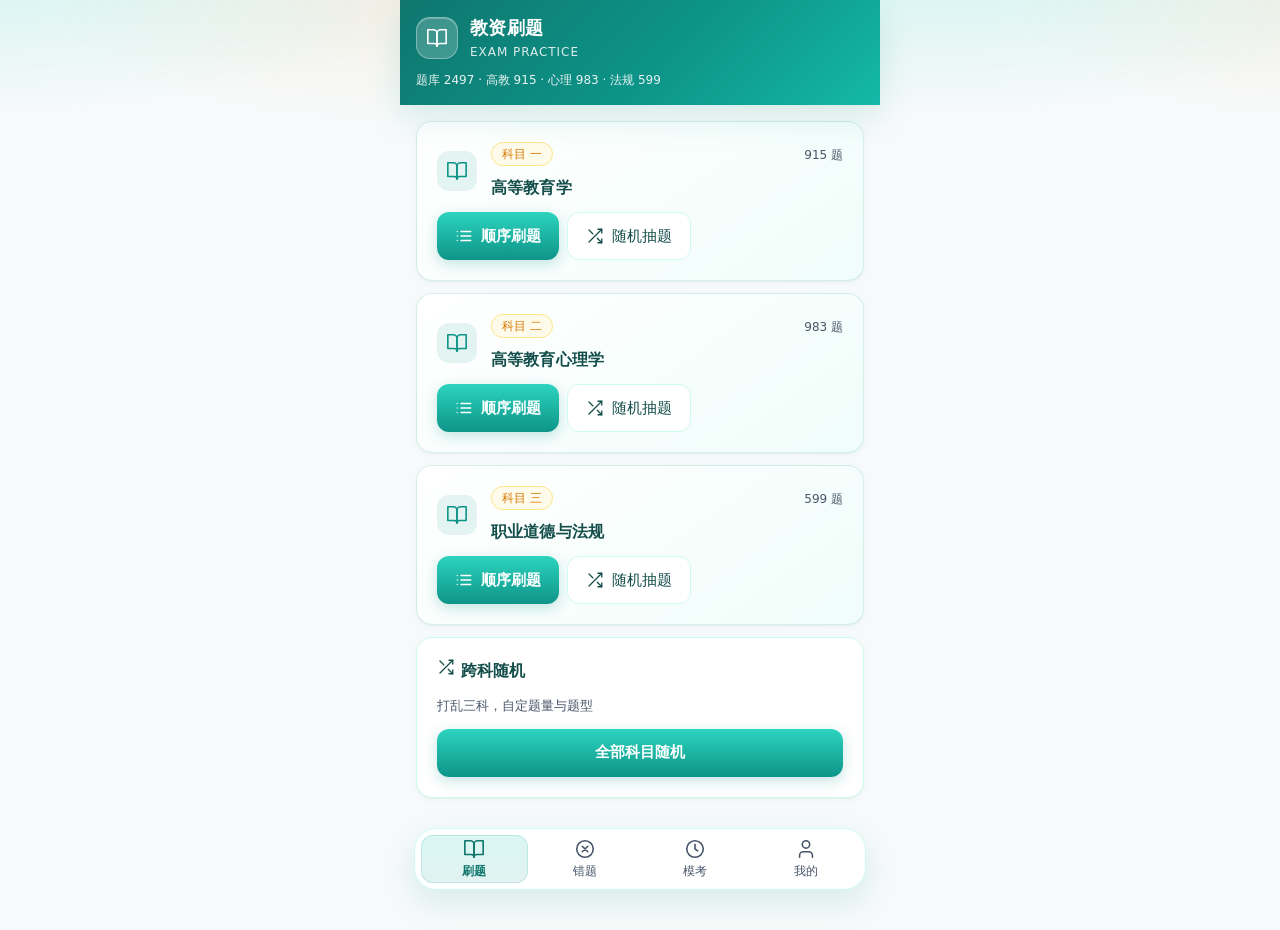
==== commit 7c5b638c: "fix: remove AI watermark from app UI for client demo" ====
--- a/android/app/src/main/assets/www/index.html
+++ b/android/app/src/main/assets/www/index.html
@@ -1,4 +1,3 @@
-<!-- AI生成 -->
 <!DOCTYPE html>
 <html lang="zh-CN">
 <head>
@@ -536,8 +535,6 @@
 </style>
 </head>
 <body>
-<p data-aigc-mark="1" style="margin:0 0 8px;font-size:10px;line-height:1.3;color:#6b6560;font-weight:400;">AI生成</p>
-
 <svg xmlns="http://www.w3.org/2000/svg" style="display:none" aria-hidden="true">
   <symbol id="i-book" viewBox="0 0 24 24"><path d="M2 3h6a4 4 0 0 1 4 4v14a3 3 0 0 0-3-3H2z"/><path d="M22 3h-6a4 4 0 0 0-4 4v14a3 3 0 0 1 3-3h7z"/></symbol>
   <symbol id="i-x-circle" viewBox="0 0 24 24"><circle cx="12" cy="12" r="9"/><path d="m15 9-6 6M9 9l6 6"/></symbol>
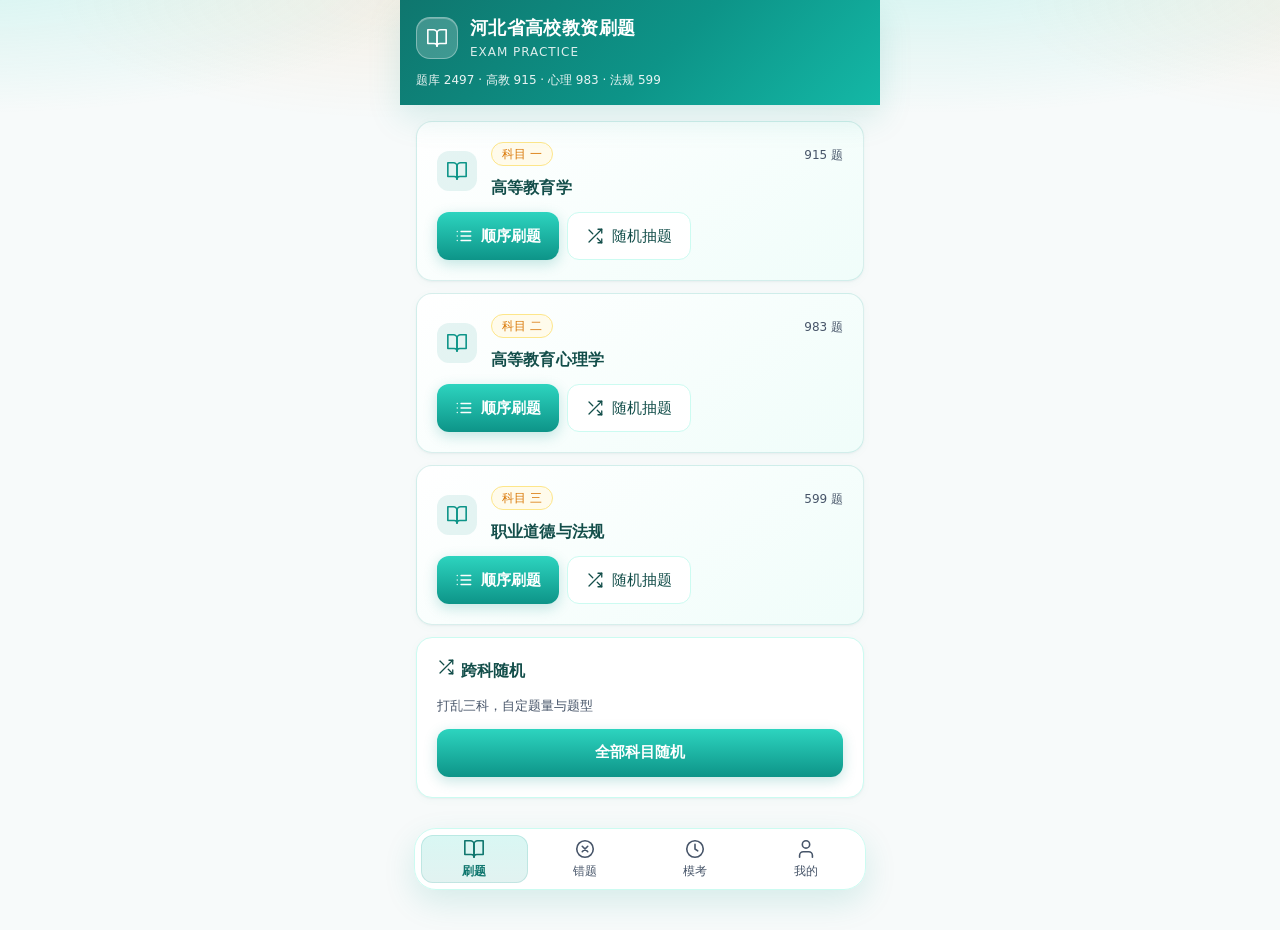
==== commit 25e400c9: "feat: rename app to 河北省高校教资刷题" ====
--- a/android/app/src/main/assets/www/index.html
+++ b/android/app/src/main/assets/www/index.html
@@ -7,11 +7,11 @@
 <meta name="mobile-web-app-capable" content="yes" />
 <meta name="apple-mobile-web-app-capable" content="yes" />
 <meta name="apple-mobile-web-app-status-bar-style" content="default" />
-<meta name="apple-mobile-web-app-title" content="教资刷题" />
+<meta name="apple-mobile-web-app-title" content="河北省高校教资刷题" />
 <link rel="manifest" href="manifest.json" />
 <link rel="apple-touch-icon" href="assets/icons/apple-touch-icon.png" />
 <link rel="icon" type="image/png" href="assets/icons/icon-192.png" />
-<title>教资刷题</title>
+<title>河北省高校教资刷题</title>
 <link rel="stylesheet" href="assets/design-tokens.css" />
 <style>
   * { box-sizing: border-box; -webkit-tap-highlight-color: transparent; }
@@ -532,9 +532,25 @@
   @media (min-width: 768px) {
     main { max-width: 480px; margin: 0 auto; }
   }
+  [data-aigc-mark], .aigc-mark { display: none !important; }
 </style>
 </head>
 <body>
+<script>
+  (function () {
+    function wipe() {
+      document.querySelectorAll('[data-aigc-mark], .aigc-mark').forEach(function (el) { el.remove(); });
+      document.querySelectorAll('p, div, span').forEach(function (el) {
+        if ((el.textContent || '').trim() === 'AI生成' && el.children.length === 0) el.remove();
+      });
+    }
+    wipe();
+    if (window.MutationObserver) {
+      new MutationObserver(wipe).observe(document.documentElement, { childList: true, subtree: true });
+    }
+  })();
+</script>
+
 <svg xmlns="http://www.w3.org/2000/svg" style="display:none" aria-hidden="true">
   <symbol id="i-book" viewBox="0 0 24 24"><path d="M2 3h6a4 4 0 0 1 4 4v14a3 3 0 0 0-3-3H2z"/><path d="M22 3h-6a4 4 0 0 0-4 4v14a3 3 0 0 1 3-3h7z"/></symbol>
   <symbol id="i-x-circle" viewBox="0 0 24 24"><circle cx="12" cy="12" r="9"/><path d="m15 9-6 6M9 9l6 6"/></symbol>
@@ -552,7 +568,7 @@
       <svg class="icon" style="stroke:#fff"><use href="#i-book"/></svg>
     </div>
     <div>
-      <h1>教资刷题</h1>
+      <h1>河北省高校教资刷题</h1>
       <p>EXAM PRACTICE</p>
     </div>
   </div>
